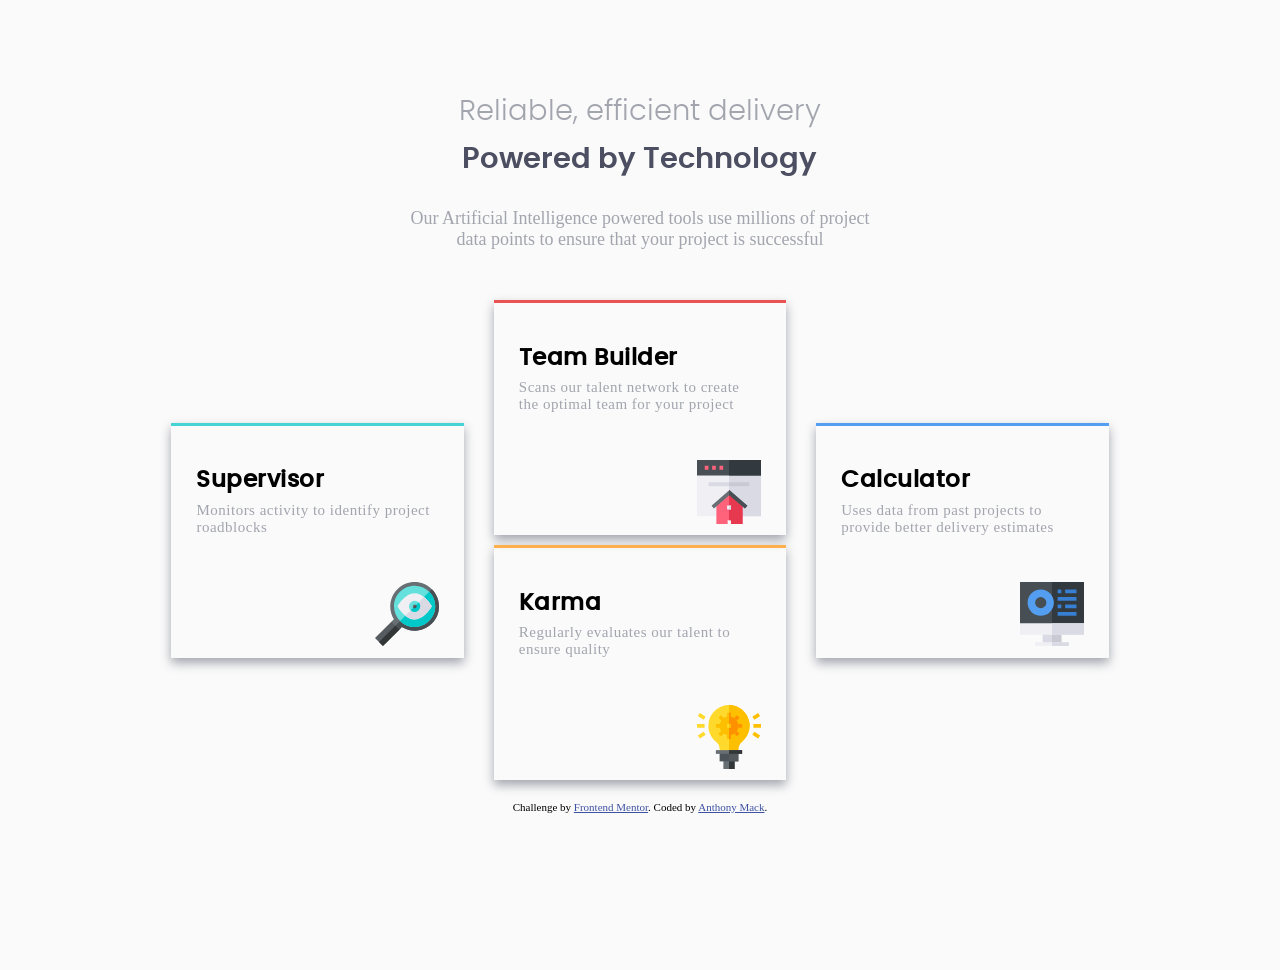
==== index.html @ a9471949 "Increased the vertical padding on the section elements to 25px from 15px." ====
<!DOCTYPE html>
<html lang="en">

<head>
	<meta charset="UTF-8">
	<meta name="viewport" content="width=device-width, initial-scale=1.0">
	<!-- displays site properly based on user's device -->

	<link rel="icon" type="image/png" sizes="32x32" href="./images/favicon-32x32.png">

	<title>Frontend Mentor | Four card feature section</title>
	<link rel="stylesheet" href="styles.css" type="text/css">

	<!-- Feel free to remove these styles or customise in your own stylesheet 👍 -->
	<style>
		.attribution {
			font-size: 11px;
			text-align: center;
		}

		.attribution a {
			color: hsl(228, 45%, 44%);
		}
	</style>
</head>

<body>
	<header>
		<h1 class="first-header">Reliable, efficient delivery</h1>
		<h1 class="second-header">Powered by Technology</h1>
		<p class="introduction">
			Our Artificial Intelligence powered tools use millions of project data points
			to ensure that your project is successful
		</p>
	</header>

	<section class="supervisor">
		<h2>Supervisor</h2>
		<p>
			Monitors activity to identify project roadblocks</p>
		<img src="./images/icon-supervisor.svg" alt="Icon of a magnifying glass">
	</section>

	<br>

	<section class="team-builder">
		<h2>Team Builder</h2>
		<p>
			Scans our talent network to create the optimal team for your project</p>
		<img src="./images/icon-team-builder.svg" alt="Icon of a red-colored house">
	</section>

	<br>

	<section class="karma">
		<h2>Karma</h2>
		<p>
			Regularly evaluates our talent to ensure quality</p>
		<img src="./images/icon-karma.svg" alt="Icon of a illuminated light bulb">
	</section>

	<br>

	<section class="calculator">
		<h2>Calculator</h2>
		<p>
			Uses data from past projects to provide better delivery estimates</p>
		<img src="./images/icon-calculator.svg" alt="Icon of a calculator">
	</section>

	<br>

	<footer>
		<p class="attribution">
			Challenge by <a href="https://www.frontendmentor.io?ref=challenge" target="_blank">Frontend Mentor</a>.
			Coded by <a href="#">Anthony Mack</a>.
		</p>
	</footer>
</body>

</html>
---- styles.css ----
@font-face {
  font-family: 'poppins-light';
  src: url('./poppins-webfont/poppins-light-webfont.woff') format('woff'),
    url('./poppins-webfont/poppins-light-webfont.woff2') format('woff2');
  font-weight: 200;
  font-style: normal;
}

@font-face {
  font-family: 'poppins-medium';
  src: url('./poppins-webfont/poppins-medium-webfont.woff') format('woff'),
    url('./poppins-webfont/poppins-medium-webfont.woff2') format('woff2');
  font-weight: normal;
  font-style: normal;
}

@font-face {
  font-family: 'poppins-semibold';
  src: url('./poppins-webfont/poppins-semibold-webfont.woff') format('woff'),
    url('./poppins-webfont/poppins-semibold-webfont.woff2') format('woff2');
  font-weight: 600;
  font-style: normal;
}

body {
  margin: 0;
  padding: 0;
  overflow: auto;
  word-break: keep-all;
  hyphens: auto;
  -webkit-hyphens: auto;
  -moz-hyphens: auto;
  box-sizing: border-box;
  -webkit-box-sizing: border-box;
  -moz-box-sizing: border-box;
}

*,
*::before,
*::after {
  box-sizing: inherit;
}

html {
  display: flex;
  justify-content: center;
}

body {
  font-size: 15px;
  max-width: 375px;
  padding: 0 5%;
  display: flex;
  flex-flow: column nowrap;
  justify-items: center;
  background-color: hsl(0, 0%, 98%);
}

.first-header {
  font-family: 'poppins-light', sans-serif;
  font-weight: lighter;
  color: hsl(229, 6%, 66%);
}

.second-header {
  font-family: 'poppins-semibold', sans-serif;
  font-weight: bold;
  color: hsl(234, 12%, 34%);
}

header {
  text-align: center;
  /*grid-row: 1;*/
}

h1 {
  font-size: 1.2rem;
}

h1,
h2,
h3,
h4,
h5,
h6 {
  font-family: 'poppins-medium', sans-serif;
}

.introduction {
  color: hsl(229, 6%, 66%);
  text-align: center;
  padding: 15px;
  max-width: 100%;
}

section > p {
  color: hsl(229, 6%, 66%);
}

section {
  width: 100%;
  padding: 25px 25px;
  display: grid;
  grid-template-rows: 20% 20% 32.5% 27.5%;
}

section > h3 {
  grid-row: 1;
}

section > p {
  grid-row: 2;
}

section > img {
  grid-row: 4;
  color: hsl(229, 6%, 66%);
  justify-self: end;
  object-fit: contain;
}

.supervisor {
  border-top: 3px solid hsl(180, 62%, 55%);
  box-shadow: 0 5px 5px hsl(229, 6%, 66%);
}

.team-builder {
  border-top: 3px solid hsl(0, 78%, 62%);
  box-shadow: 0 5px 5px hsl(229, 6%, 66%);
}

.karma {
  border-top: 3px solid hsl(34, 97%, 64%);
  box-shadow: 0 5px 5px hsl(229, 6%, 66%);
}

.calculator {
  border-top: 3px solid hsl(212, 86%, 64%);
  box-shadow: 0 5px 5px hsl(229, 6%, 66%);
}

@media all and (min-width: 960px) {
  body {
    display: grid;
    grid-template-rows: 7.5vh 10vh repeat(5, 12.5vh) 20vh;
    grid-template-columns: repeat(11, 1fr);
    grid-column-gap: 30px;
    grid-row-gap: 10px;
    padding: auto 0;
    max-width: 1440px;
  }

  .introduction {
    color: hsl(229, 6%, 66%);
    text-align: center;
    padding: 15px;
    max-width: 100%;
    font-size: larger;
  }

  section {
    width: 100%;
    padding: 25px 25px;
    letter-spacing: 0.5px;
    display: grid;
    grid-template-rows: 20% 20% 32.5% 27.5%;
  }

  section > h3 {
    grid-row: 1;
  }

  section > p {
    grid-row: 2;
  }

  section > img {
    grid-row: 4;
    color: hsl(229, 6%, 66%);
  }

  h1 {
    font-size: 1.8rem;
  }

  .supervisor {
    border-top: 3px solid hsl(180, 62%, 55%);
    box-shadow: 0 5px 10px hsl(229, 6%, 66%);
  }

  .team-builder {
    border-top: 3px solid hsl(0, 78%, 62%);
    box-shadow: 0 5px 10px hsl(229, 6%, 66%);
  }

  .karma {
    border-top: 3px solid hsl(34, 97%, 64%);
    box-shadow: 0 5px 10px hsl(229, 6%, 66%);
  }

  .calculator {
    border-top: 3px solid hsl(212, 86%, 64%);
    box-shadow: 0 5px 10px hsl(229, 6%, 66%);
  }

  header {
    padding-bottom: 4vh;
    margin-bottom: 40px;
    grid-row: 2 / 4;
    grid-column: 4 / 9;
  }

  .team-builder {
    grid-row: 4 / 6;
    grid-column: 5 / 8;
  }

  .karma {
    grid-row: 6 / 8;
    grid-column: 5 / 8;
  }

  .supervisor {
    grid-row: 5 / 7;
    grid-column: 2 / 5;
  }

  .calculator {
    grid-row: 5 / 7;
    grid-column: 8 / 11;
  }

  footer {
    grid-row: 8 / 9;
    grid-column: 5 / 8;
  }
}
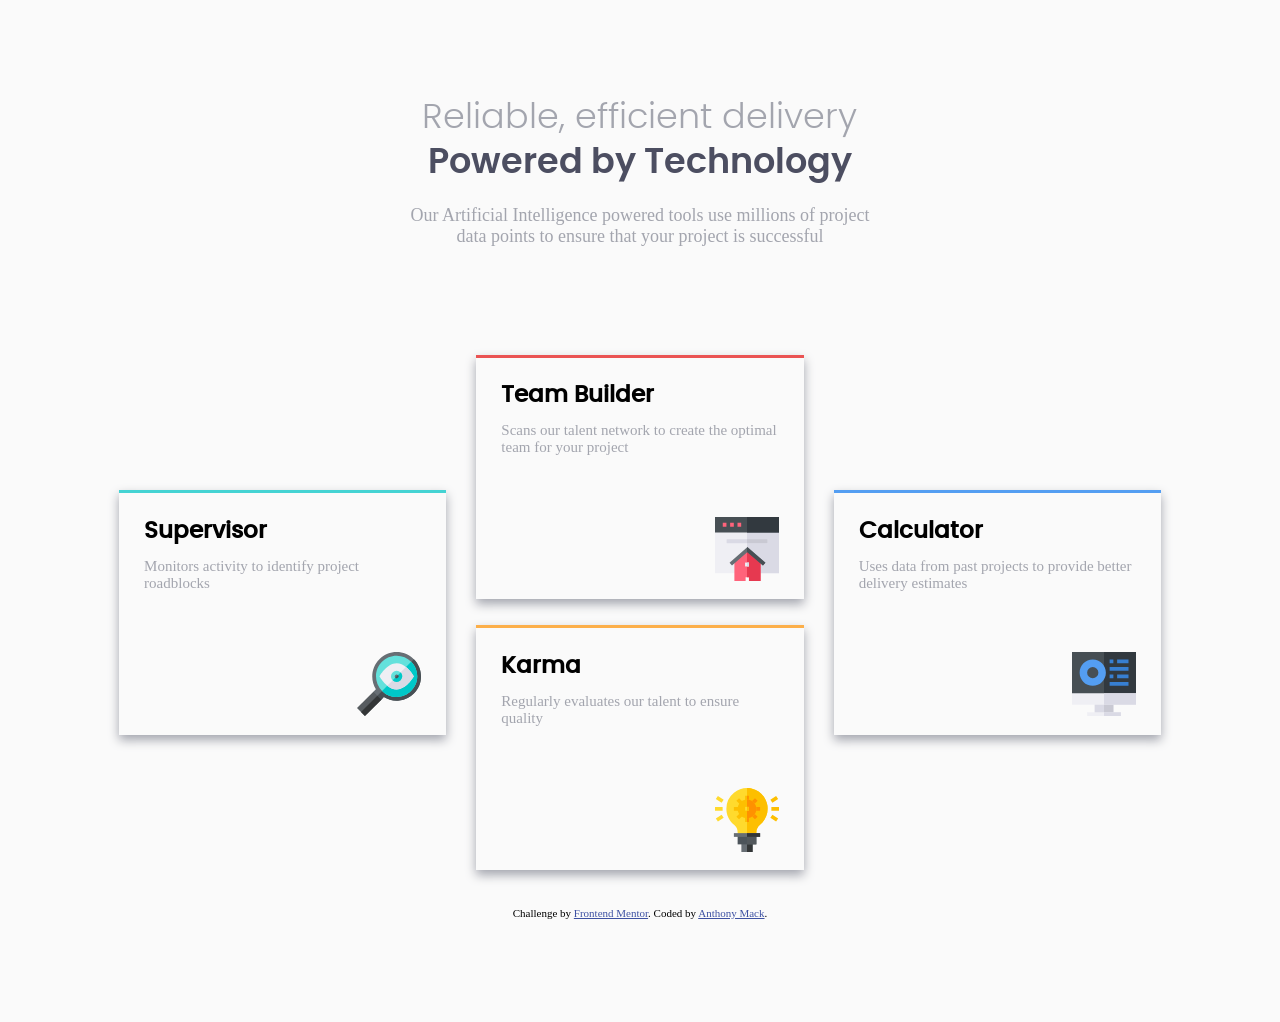
==== commit 272e37bd: "2 files modified" ====
--- a/index.html
+++ b/index.html
@@ -1,4 +1,4 @@
-<!DOCTYPE html>
+<!-- <!DOCTYPE html> -->
 <html lang="en">
 
 <head>
--- a/styles.css
+++ b/styles.css
@@ -27,6 +27,7 @@
   padding: 0;
   overflow: auto;
   word-break: keep-all;
+  -ms-word-break: keep-all;
   hyphens: auto;
   -webkit-hyphens: auto;
   -moz-hyphens: auto;
@@ -48,11 +49,12 @@
 
 body {
   font-size: 15px;
-  max-width: 375px;
+  max-inline-size: 375px;
   padding: 0 5%;
-  display: flex;
-  flex-flow: column nowrap;
-  justify-items: center;
+  display: grid;
+  grid-template-rows: repeat(auto-fill, auto);
+  grid-template-columns: 1fr;
+  grid-row-gap: 5px;
   background-color: hsl(0, 0%, 98%);
 }
 
@@ -70,7 +72,7 @@
 
 header {
   text-align: center;
-  /*grid-row: 1;*/
+  justify-content: center;
 }
 
 h1 {
@@ -89,8 +91,9 @@
 .introduction {
   color: hsl(229, 6%, 66%);
   text-align: center;
+  margin: 0 auto;
   padding: 15px;
-  max-width: 100%;
+  max-inline-size: 100%;
 }
 
 section > p {
@@ -98,8 +101,8 @@
 }
 
 section {
-  width: 100%;
-  padding: 25px 25px;
+  max-inline-size: 100%;
+  padding: 0.5rem 25px 25px;
   display: grid;
   grid-template-rows: 20% 20% 32.5% 27.5%;
 }
@@ -142,28 +145,40 @@
 @media all and (min-width: 960px) {
   body {
     display: grid;
-    grid-template-rows: 7.5vh 10vh repeat(5, 12.5vh) 20vh;
+    grid-template-rows: 5% 15% repeat(5, 15%) 15%;
     grid-template-columns: repeat(11, 1fr);
     grid-column-gap: 30px;
     grid-row-gap: 10px;
-    padding: auto 0;
-    max-width: 1440px;
+    padding: 2rem 0;
+    max-inline-size: 1440px;
+  }
+
+  header {
+    margin-bottom: 5%;
+  }
+
+  header > h1 {
+    inline-size: 100%;
+    line-height: 0.6;
   }
 
   .introduction {
     color: hsl(229, 6%, 66%);
     text-align: center;
-    padding: 15px;
-    max-width: 100%;
+    justify-self: center;
+    margin-top: 3%;
+    /* margin-bottom: 0; */
+    padding: 0.5rem;
+    max-inline-size: 85%;
     font-size: larger;
   }
 
   section {
-    width: 100%;
-    padding: 25px 25px;
-    letter-spacing: 0.5px;
+    max-inline-size: 100%;
+    padding: 0.5rem 25px 25px;
     display: grid;
     grid-template-rows: 20% 20% 32.5% 27.5%;
+    margin-bottom: 1rem;
   }
 
   section > h3 {
@@ -180,7 +195,7 @@
   }
 
   h1 {
-    font-size: 1.8rem;
+    font-size: 2.2rem;
   }
 
   .supervisor {
@@ -204,7 +219,7 @@
   }
 
   header {
-    padding-bottom: 4vh;
+    padding-bottom: 4%;
     margin-bottom: 40px;
     grid-row: 2 / 4;
     grid-column: 4 / 9;
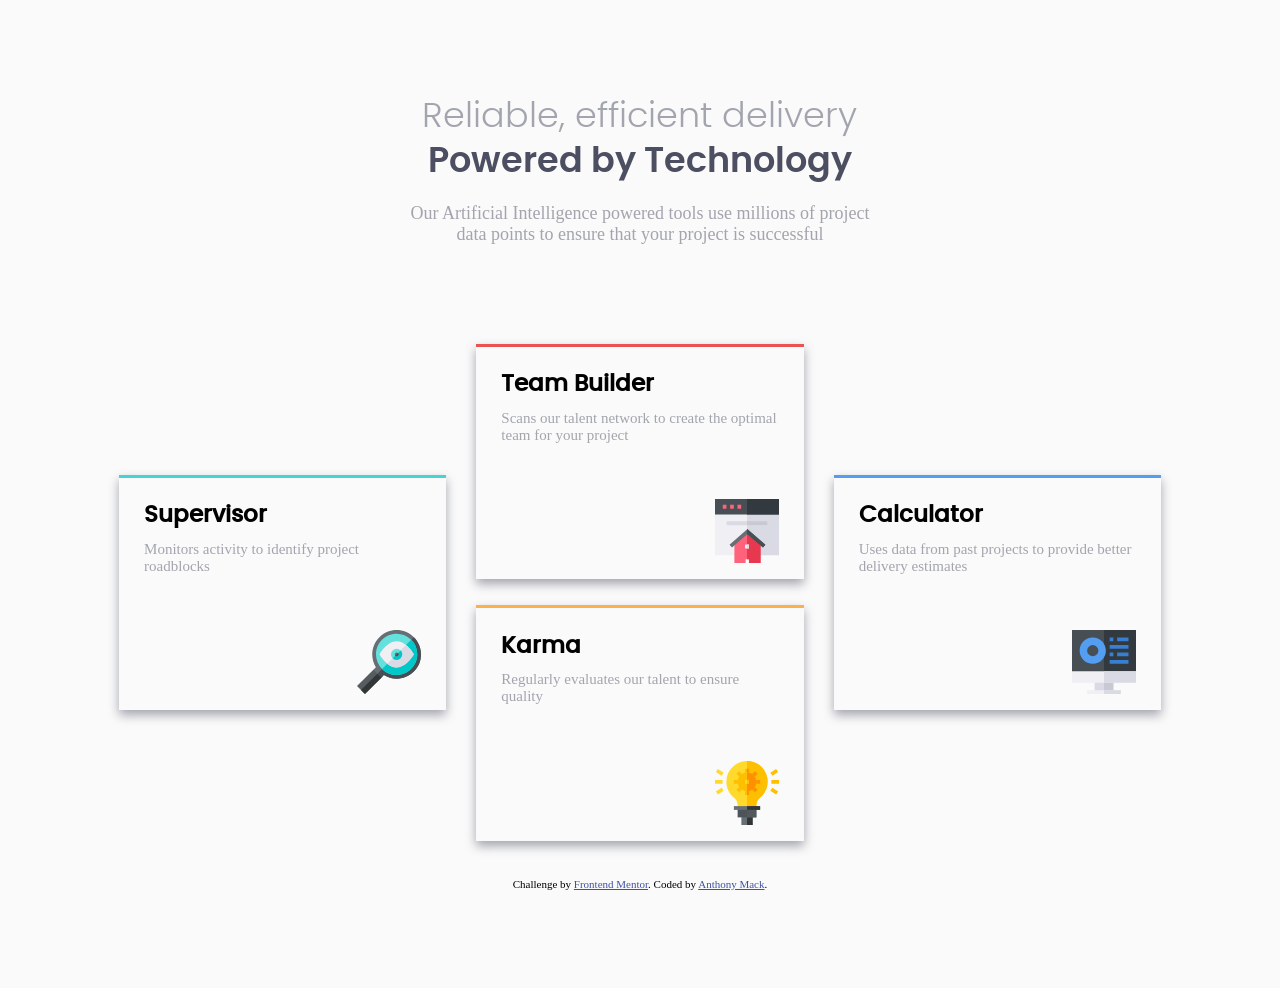
==== commit c8cf8027: "1 file modified." ====
--- a/index.html
+++ b/index.html
@@ -1,4 +1,4 @@
-<!-- <!DOCTYPE html> -->
+<!DOCTYPE html>
 <html lang="en">
 
 <head>
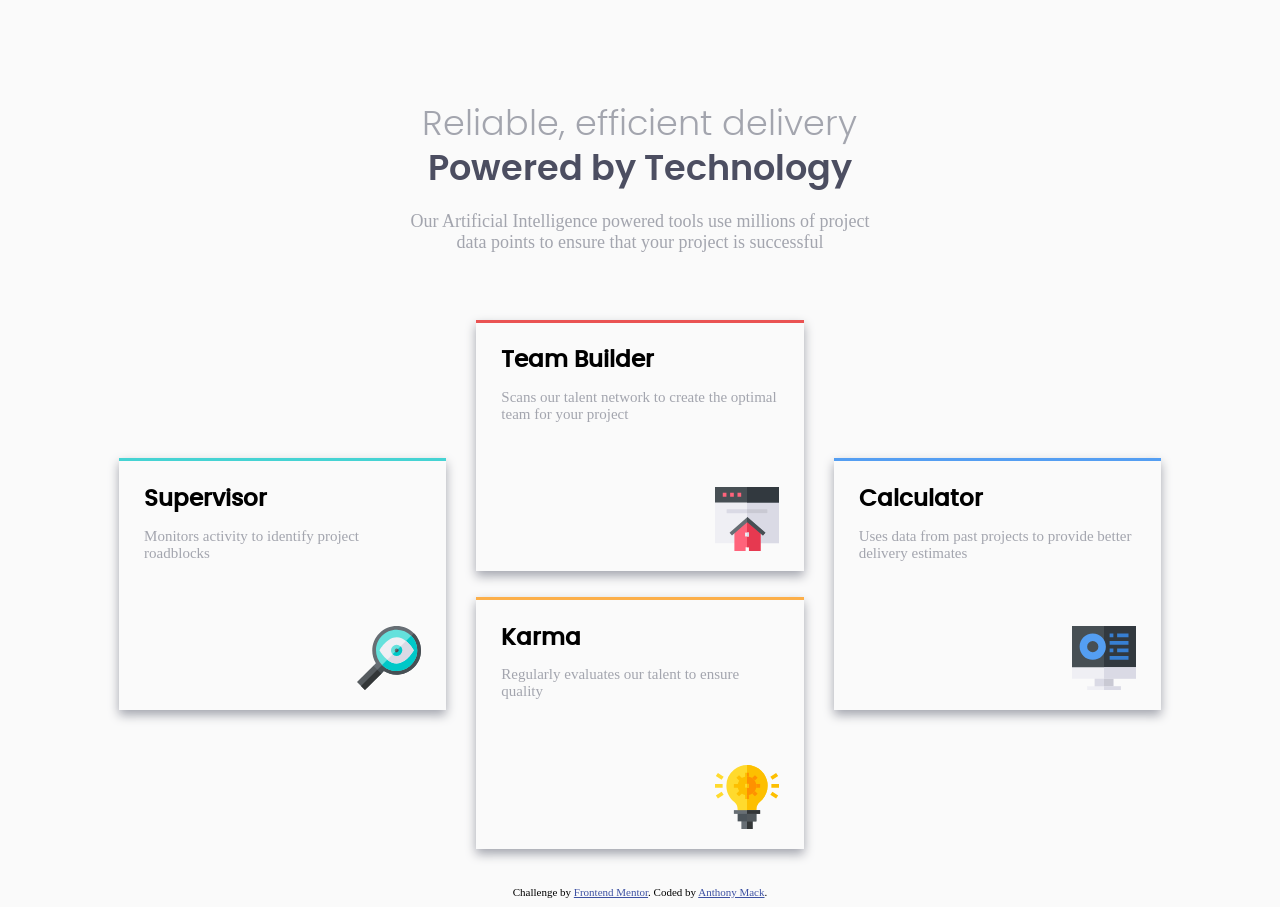
==== commit ac7f549b: "Added link to LinkedIn profile." ====
--- a/index.html
+++ b/index.html
@@ -73,7 +73,7 @@
 	<footer>
 		<p class="attribution">
 			Challenge by <a href="https://www.frontendmentor.io?ref=challenge" target="_blank">Frontend Mentor</a>.
-			Coded by <a href="#">Anthony Mack</a>.
+			Coded by <a href="https://www.linkedin.com/in/anthony-m-993367108/">Anthony Mack</a>.
 		</p>
 	</footer>
 </body>
--- a/styles.css
+++ b/styles.css
@@ -145,7 +145,7 @@
 @media all and (min-width: 960px) {
   body {
     display: grid;
-    grid-template-rows: 5% 15% repeat(5, 15%) 15%;
+    grid-template-rows: 6% 10% repeat(5, 16%) 4%;
     grid-template-columns: repeat(11, 1fr);
     grid-column-gap: 30px;
     grid-row-gap: 10px;
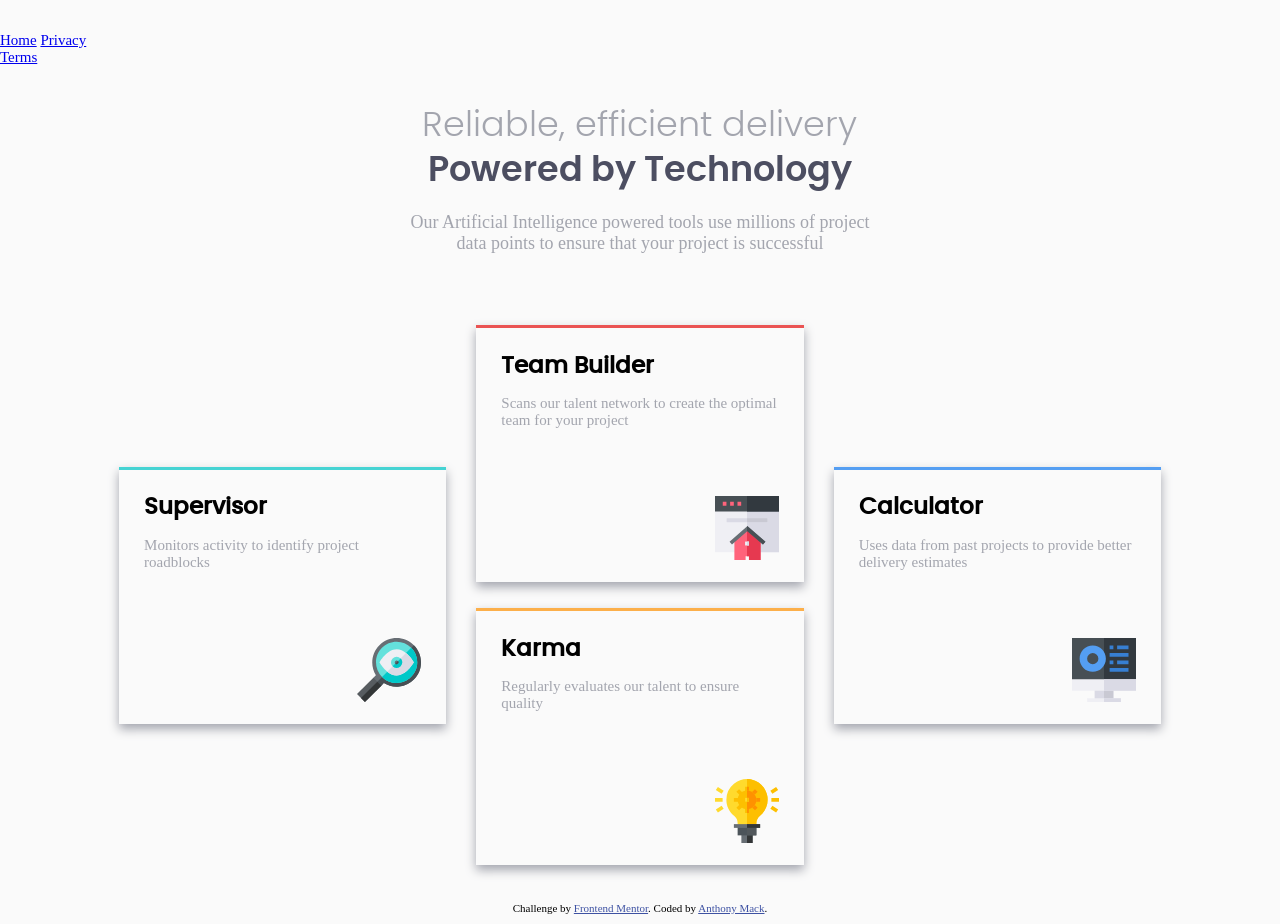
==== commit 9dbf19ef: "Update index.html Added temporary nav bar." ====
--- a/index.html
+++ b/index.html
@@ -25,6 +25,12 @@
 </head>
 
 <body>
+	<nav>
+	  <a href="/" aria-current="page">Home</a>
+      <a href="/privacy.html">Privacy</a>
+      <a href="/terms.html">Terms</a>
+    </nav>
+	
 	<header>
 		<h1 class="first-header">Reliable, efficient delivery</h1>
 		<h1 class="second-header">Powered by Technology</h1>
@@ -73,9 +79,9 @@
 	<footer>
 		<p class="attribution">
 			Challenge by <a href="https://www.frontendmentor.io?ref=challenge" target="_blank">Frontend Mentor</a>.
-			Coded by <a href="https://www.linkedin.com/in/anthony-m-993367108/">Anthony Mack</a>.
+			Coded by <a href="https://github.com/TXMack713">Anthony Mack</a>.
 		</p>
 	</footer>
 </body>
 
-</html>+</html>
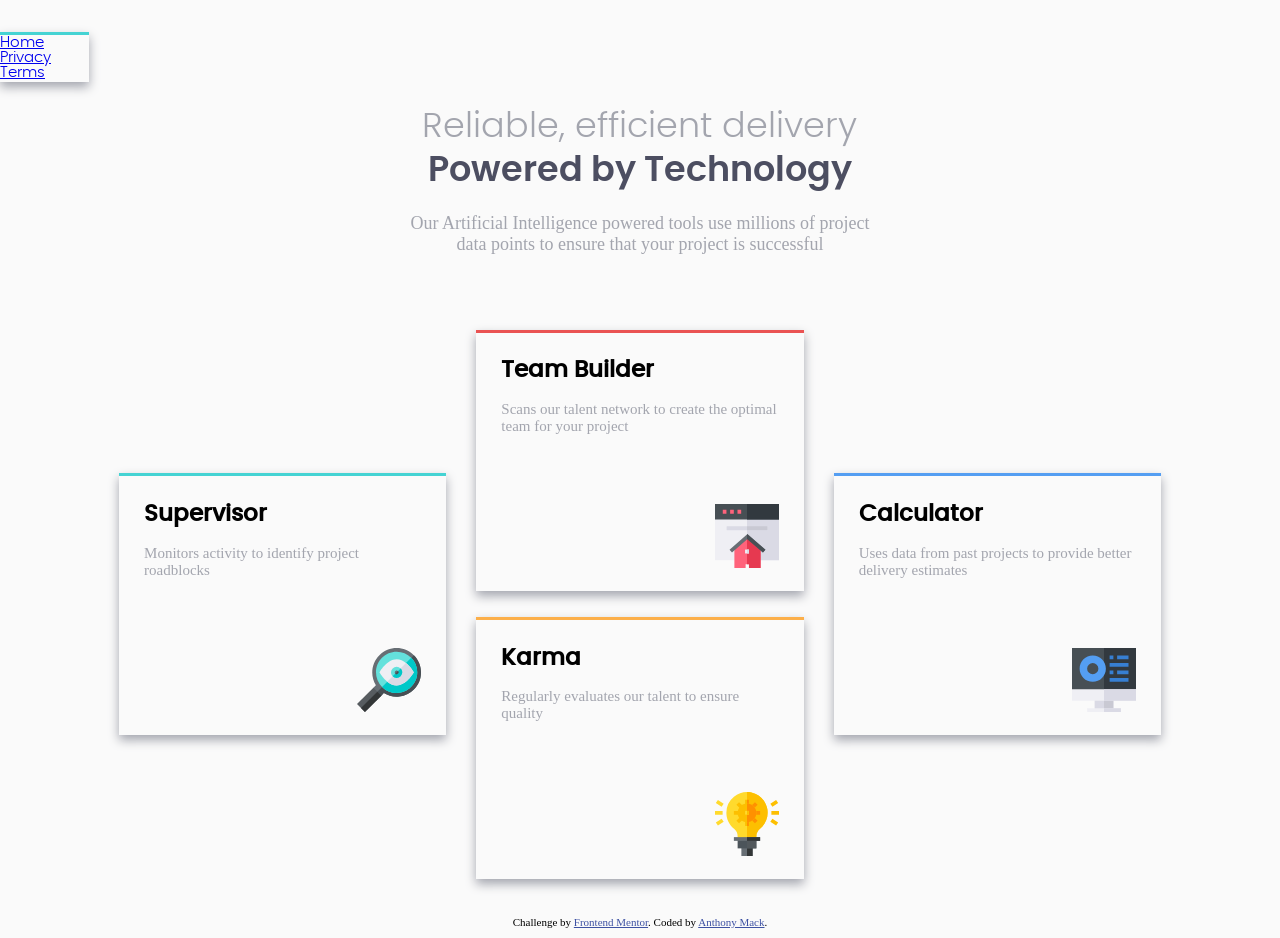
==== commit 546c1e56: "Update index.html" ====
--- a/index.html
+++ b/index.html
@@ -26,7 +26,7 @@
 
 <body>
 	<nav>
-	  <a href="/" aria-current="page">Home</a>
+	  <a href="/index.html">Home</a>
       <a href="/privacy.html">Privacy</a>
       <a href="/terms.html">Terms</a>
     </nav>
--- a/styles.css
+++ b/styles.css
@@ -58,6 +58,16 @@
   background-color: hsl(0, 0%, 98%);
 }
 
+nav {
+  border-top: 3px solid hsl(180, 62%, 55%);
+  box-shadow: 0 5px 10px hsl(229, 6%, 66%);
+  font-family: 'poppins-light', sans-serif;
+  font-weight: lighter;
+  color: hsl(229, 6%, 66%);
+  justify-self: end;
+  object-fit: contain;
+}
+
 .first-header {
   font-family: 'poppins-light', sans-serif;
   font-weight: lighter;
@@ -153,6 +163,16 @@
     max-inline-size: 1440px;
   }
 
+  nav {
+    border-top: 3px solid hsl(180, 62%, 55%);
+    box-shadow: 0 5px 10px hsl(229, 6%, 66%);
+    font-family: 'poppins-light', sans-serif;
+    font-weight: lighter;
+    color: hsl(229, 6%, 66%);
+    justify-self: end;
+    object-fit: contain;
+  }
+  
   header {
     margin-bottom: 5%;
   }
